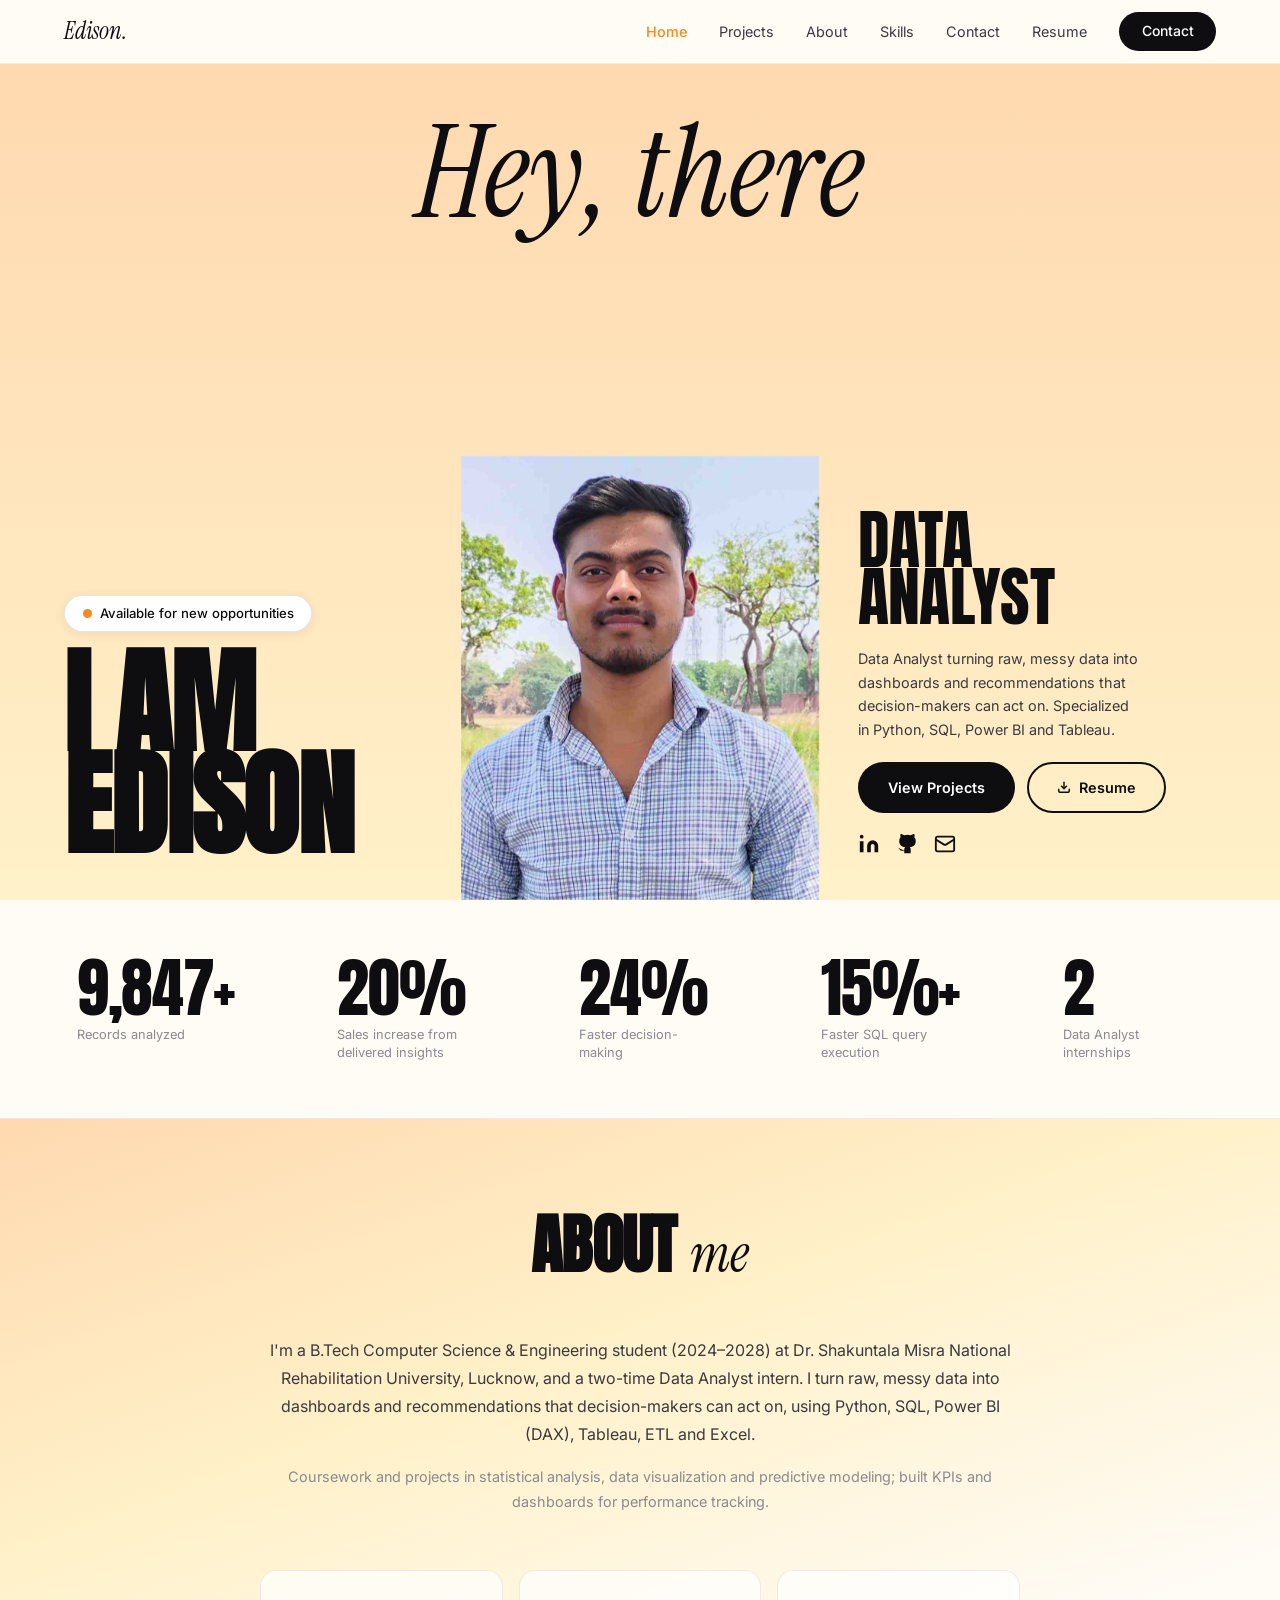
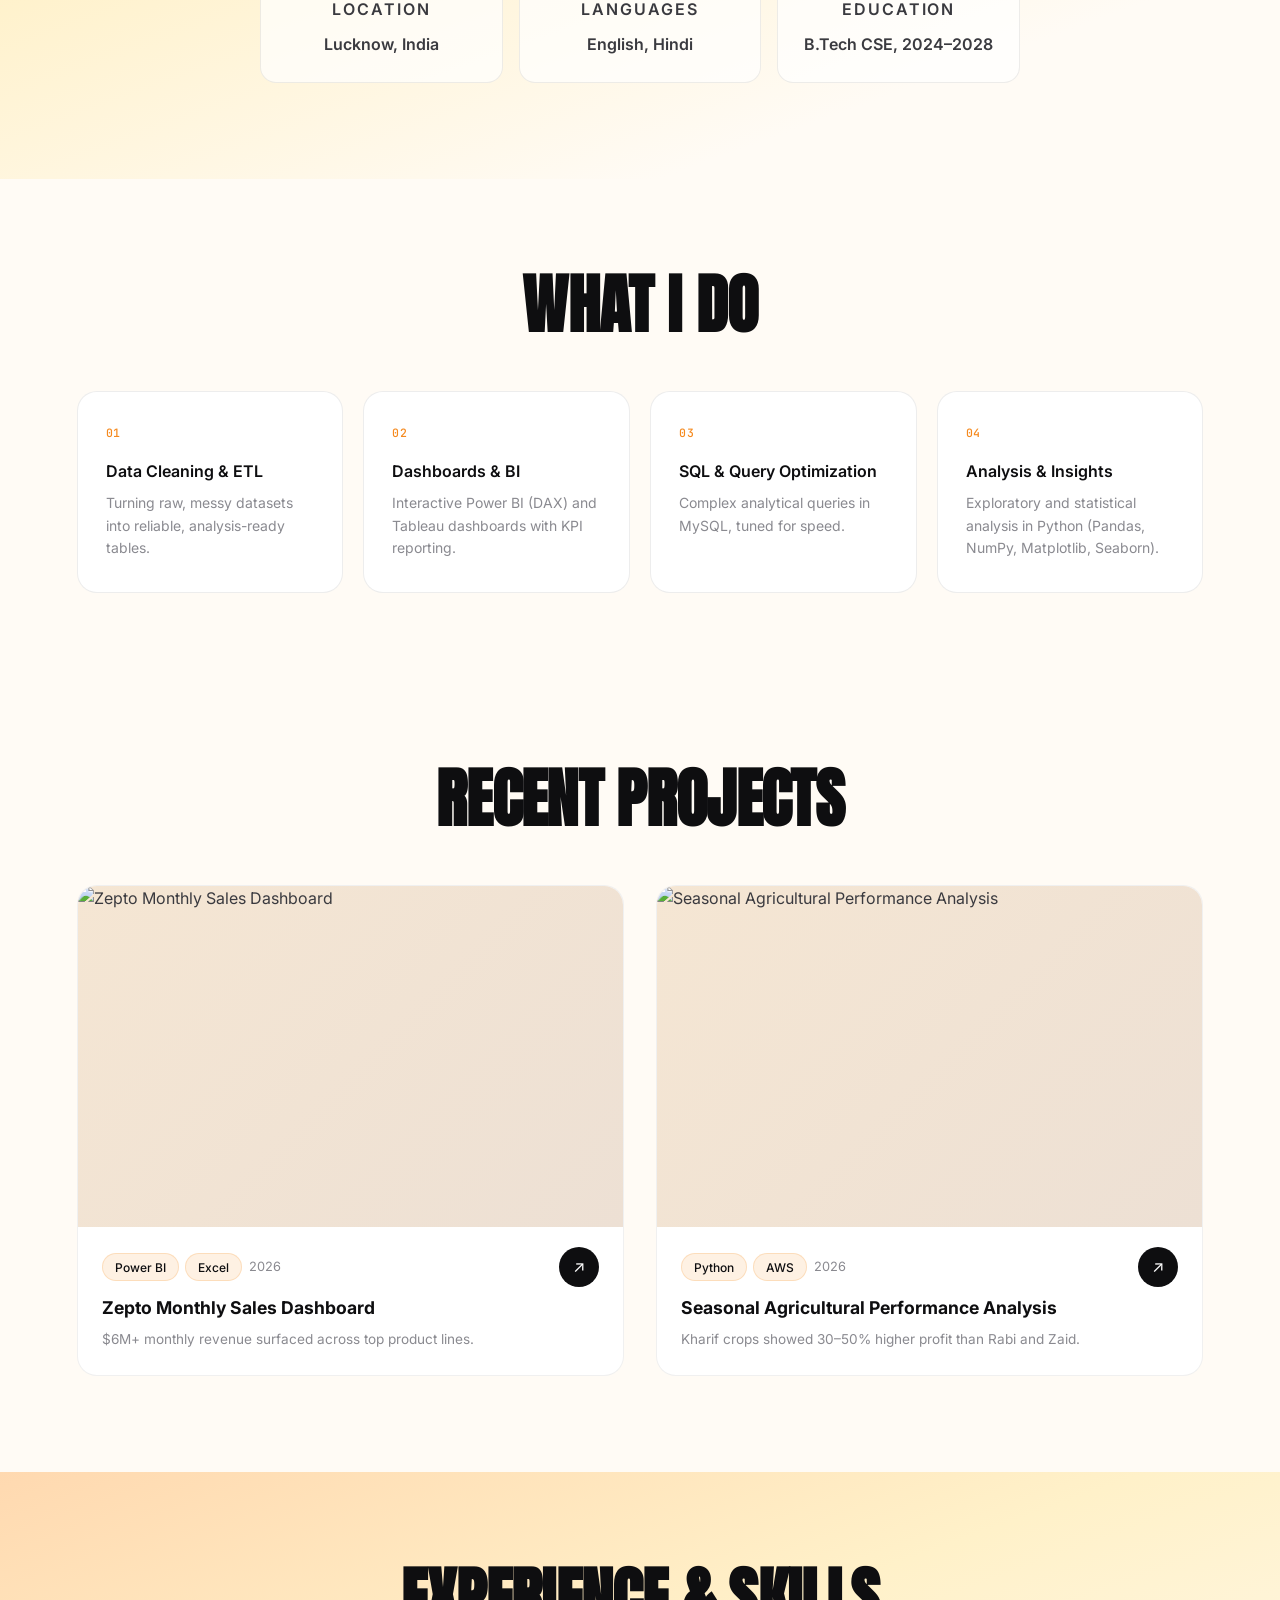
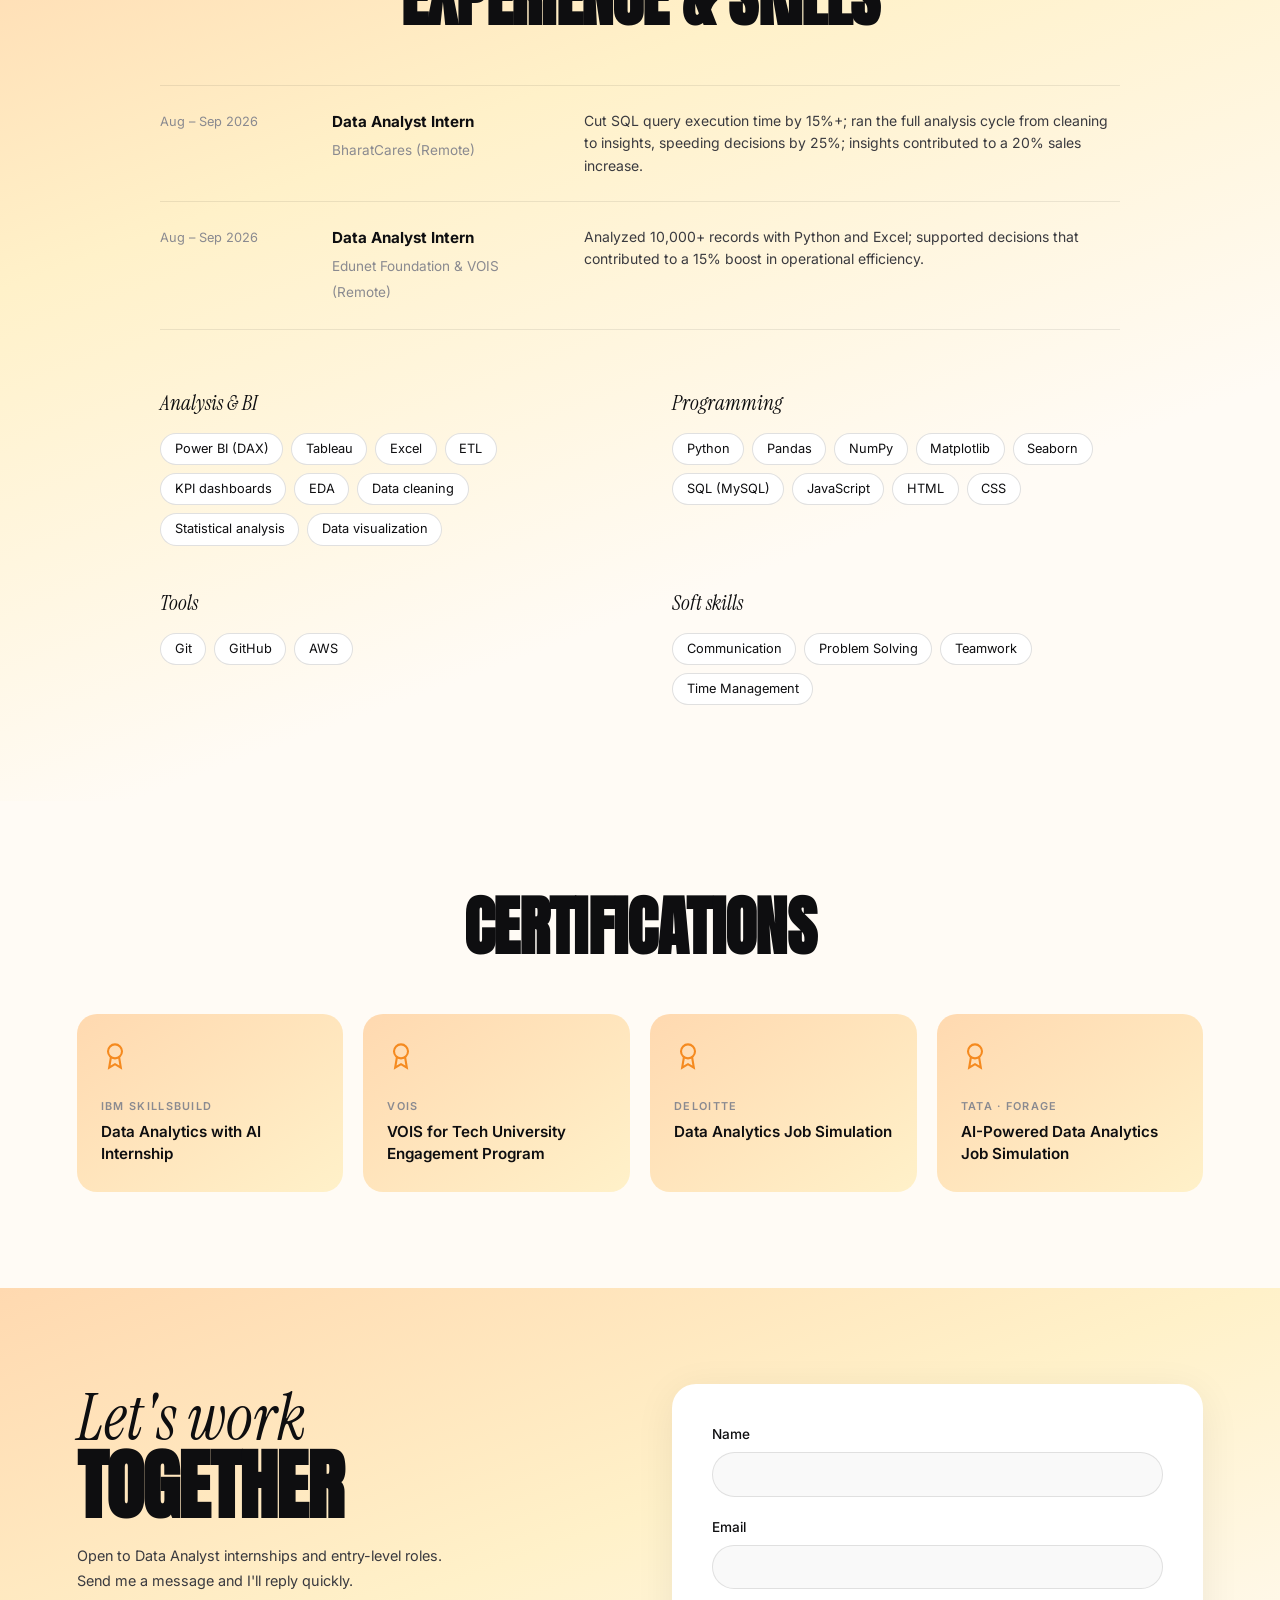
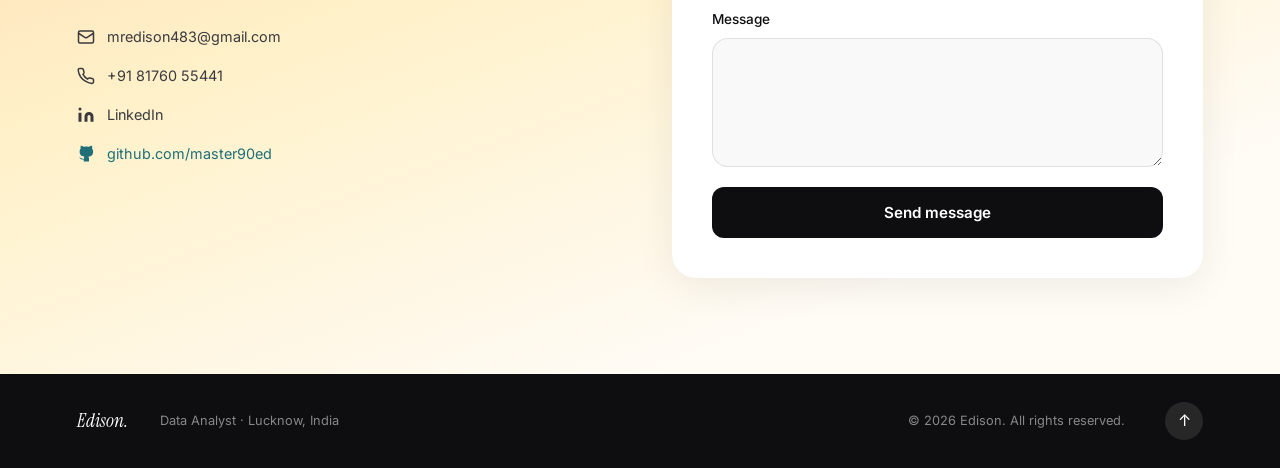
==== site/index.html @ 1fafe21d "first commit" ====
<!DOCTYPE html>
<html lang="en">
<head>
  <meta charset="UTF-8" />
  <meta name="viewport" content="width=device-width, initial-scale=1.0" />
  <title>Edison — Data Analyst</title>
  <meta name="description" content="Edison is a Data Analyst turning raw data into dashboards and insights. Specialized in Python, SQL, Power BI and Tableau." />
  <link rel="preconnect" href="https://fonts.googleapis.com" />
  <link rel="preconnect" href="https://fonts.gstatic.com" crossorigin />
  <link href="https://fonts.googleapis.com/css2?family=Anton&family=Instrument+Serif:ital@0;1&family=Inter:wght@400;500;600;700&family=JetBrains+Mono:wght@400;500&display=swap" rel="stylesheet" />
  <link rel="stylesheet" href="style.css" />
</head>
<body>

  <!-- NAV -->
  <header class="nav" id="top">
    <a href="#top" class="nav-logo">Edison.</a>
    <nav class="nav-links" aria-label="Main navigation">
      <a href="#home">Home</a>
      <a href="#projects">Projects</a>
      <a href="#about">About</a>
      <a href="#skills">Skills</a>
      <a href="#contact">Contact</a>
      <a href="Edison_Resume.pdf" download class="nav-resume">Resume</a>
    </nav>
    <a href="#contact" class="btn-pill">Contact</a>
    <button class="nav-toggle" aria-label="Toggle menu" aria-expanded="false">
      <span></span><span></span><span></span>
    </button>
  </header>

  <main>

    <!-- HERO -->
    <section class="hero" id="home">

      <!-- "Hey, there" spans full width top -->
      <p class="hero-greeting">Hey, there</p>

      <!-- Left: badge + I AM EDISON -->
      <div class="hero-left">
        <div class="hero-badge">
          <span class="pulse-dot" aria-hidden="true"></span>
          Available for new opportunities
        </div>
        <h1 class="hero-headline">I AM<br>EDISON</h1>
      </div>

      <!-- Center: photo -->
      <div class="hero-photo-wrap">
        <img src="edison-photo.jpeg" alt="Edison, Data Analyst" class="hero-photo" width="420" height="600" />
      </div>

      <!-- Right: role + intro + buttons + socials -->
      <div class="hero-right">
        <p class="hero-role">DATA<br>ANALYST</p>
        <p class="hero-intro">Data Analyst turning raw, messy data into dashboards and recommendations that decision-makers can act on. Specialized in Python, SQL, Power BI and Tableau.</p>
        <div class="hero-actions">
          <a href="#projects" class="btn btn-primary">View Projects</a>
          <a href="Edison_Resume.pdf" download class="btn btn-outline">
            <svg width="14" height="14" viewBox="0 0 24 24" fill="none" stroke="currentColor" stroke-width="2.5"><path d="M21 15v4a2 2 0 0 1-2 2H5a2 2 0 0 1-2-2v-4"/><polyline points="7 10 12 15 17 10"/><line x1="12" y1="15" x2="12" y2="3"/></svg>
            Resume
          </a>
        </div>
        <div class="hero-socials">
          <a href="https://linkedin.com/in/mr-edison-992047343" target="_blank" rel="noopener" aria-label="LinkedIn">
            <svg width="22" height="22" viewBox="0 0 24 24" fill="currentColor"><path d="M16 8a6 6 0 0 1 6 6v7h-4v-7a2 2 0 0 0-2-2 2 2 0 0 0-2 2v7h-4v-7a6 6 0 0 1 6-6z"/><rect x="2" y="9" width="4" height="12"/><circle cx="4" cy="4" r="2"/></svg>
          </a>
          <a href="https://github.com/master90ed" target="_blank" rel="noopener" aria-label="GitHub">
            <svg width="22" height="22" viewBox="0 0 24 24" fill="currentColor"><path d="M9 19c-5 1.5-5-2.5-7-3m14 6v-3.87a3.37 3.37 0 0 0-.94-2.61c3.14-.35 6.44-1.54 6.44-7A5.44 5.44 0 0 0 20 4.77 5.07 5.07 0 0 0 19.91 1S18.73.65 16 2.48a13.38 13.38 0 0 0-7 0C6.27.65 5.09 1 5.09 1A5.07 5.07 0 0 0 5 4.77a5.44 5.44 0 0 0-1.5 3.78c0 5.42 3.3 6.61 6.44 7A3.37 3.37 0 0 0 9 18.13V22"/></svg>
          </a>
          <a href="mailto:mredison483@gmail.com" aria-label="Email">
            <svg width="22" height="22" viewBox="0 0 24 24" fill="none" stroke="currentColor" stroke-width="2"><rect x="2" y="4" width="20" height="16" rx="2"/><path d="m22 7-8.97 5.7a1.94 1.94 0 0 1-2.06 0L2 7"/></svg>
          </a>
        </div>
      </div>

    </section>

    <!-- STATS -->
    <section class="stats" aria-label="Key achievements">
      <div class="stats-grid">
        <div class="stat">
          <span class="stat-num" data-target="10000" data-suffix="+">0</span>
          <span class="stat-label">Records analyzed</span>
        </div>
        <div class="stat">
          <span class="stat-num" data-target="20" data-suffix="%">0</span>
          <span class="stat-label">Sales increase from delivered insights</span>
        </div>
        <div class="stat">
          <span class="stat-num" data-target="25" data-suffix="%">0</span>
          <span class="stat-label">Faster decision-making</span>
        </div>
        <div class="stat">
          <span class="stat-num" data-target="15" data-suffix="%+">0</span>
          <span class="stat-label">Faster SQL query execution</span>
        </div>
        <div class="stat">
          <span class="stat-num" data-target="2" data-suffix="">0</span>
          <span class="stat-label">Data Analyst internships</span>
        </div>
      </div>
    </section>

    <!-- ABOUT -->
    <section class="section about" id="about">
      <h2 class="section-title-mixed reveal"><span>ABOUT </span><em>me</em></h2>
      <div class="about-body reveal">
        <p>I'm a B.Tech Computer Science &amp; Engineering student (2024–2028) at Dr. Shakuntala Misra National Rehabilitation University, Lucknow, and a two-time Data Analyst intern. I turn raw, messy data into dashboards and recommendations that decision-makers can act on, using Python, SQL, Power BI (DAX), Tableau, ETL and Excel.</p>
        <p class="muted">Coursework and projects in statistical analysis, data visualization and predictive modeling; built KPIs and dashboards for performance tracking.</p>
        <div class="about-cards">
          <div class="about-card">
            <p class="about-card-label">Location</p>
            <p class="about-card-value">Lucknow, India</p>
          </div>
          <div class="about-card">
            <p class="about-card-label">Languages</p>
            <p class="about-card-value">English, Hindi</p>
          </div>
          <div class="about-card">
            <p class="about-card-label">Education</p>
            <p class="about-card-value">B.Tech CSE, 2024–2028</p>
          </div>
        </div>
      </div>
    </section>

    <!-- WHAT I DO -->
    <section class="section services" id="services">
      <h2 class="section-title reveal">WHAT I DO</h2>
      <div class="services-grid">
        <div class="service-card reveal">
          <span class="service-num">01</span>
          <h3>Data Cleaning &amp; ETL</h3>
          <p>Turning raw, messy datasets into reliable, analysis-ready tables.</p>
        </div>
        <div class="service-card reveal">
          <span class="service-num">02</span>
          <h3>Dashboards &amp; BI</h3>
          <p>Interactive Power BI (DAX) and Tableau dashboards with KPI reporting.</p>
        </div>
        <div class="service-card reveal">
          <span class="service-num">03</span>
          <h3>SQL &amp; Query Optimization</h3>
          <p>Complex analytical queries in MySQL, tuned for speed.</p>
        </div>
        <div class="service-card reveal">
          <span class="service-num">04</span>
          <h3>Analysis &amp; Insights</h3>
          <p>Exploratory and statistical analysis in Python (Pandas, NumPy, Matplotlib, Seaborn).</p>
        </div>
      </div>
    </section>

    <!-- PROJECTS -->
    <section class="section projects" id="projects">
      <h2 class="section-title reveal">RECENT PROJECTS</h2>
      <div class="projects-grid">

        <article class="project-card reveal" onclick="window.open('zepto-dashboard.html','_blank')" style="cursor:pointer">
          <div class="project-img-wrap">
            <img src="zepto-dashboard.png" alt="Zepto Monthly Sales Dashboard" loading="lazy" />
            <div class="project-img-overlay">View Dashboard →</div>
          </div>
          <div class="project-meta">
            <div class="project-meta-top">
              <div class="project-tags">
                <span class="tag">Power BI</span>
                <span class="tag">Excel</span>
                <span class="project-year">2026</span>
              </div>
              <a href="zepto-dashboard.html" target="_blank" class="project-arrow" aria-label="View dashboard">↗</a>
            </div>
            <h3>Zepto Monthly Sales Dashboard</h3>
            <p class="project-result">$6M+ monthly revenue surfaced across top product lines.</p>
          </div>
        </article>

        <article class="project-card reveal" onclick="window.open('agri-dashboard.html','_blank')" style="cursor:pointer">
          <div class="project-img-wrap">
            <img src="agri-dashboard.png" alt="Seasonal Agricultural Performance Analysis" loading="lazy" />
            <div class="project-img-overlay">View Dashboard →</div>
          </div>
          <div class="project-meta">
            <div class="project-meta-top">
              <div class="project-tags">
                <span class="tag">Python</span>
                <span class="tag">AWS</span>
                <span class="project-year">2026</span>
              </div>
              <a href="agri-dashboard.html" target="_blank" class="project-arrow" aria-label="View dashboard">↗</a>
            </div>
            <h3>Seasonal Agricultural Performance Analysis</h3>
            <p class="project-result">Kharif crops showed 30–50% higher profit than Rabi and Zaid.</p>
          </div>
        </article>

      </div>
    </section>

    <!-- EXPERIENCE & SKILLS -->
    <section class="section experience" id="skills">
      <h2 class="section-title reveal">EXPERIENCE &amp; SKILLS</h2>

      <div class="exp-table">
        <div class="exp-row reveal">
          <span class="exp-date">Aug – Sep 2026</span>
          <div class="exp-role">
            <strong>Data Analyst Intern</strong>
            <span>BharatCares (Remote)</span>
          </div>
          <p class="exp-summary">Cut SQL query execution time by 15%+; ran the full analysis cycle from cleaning to insights, speeding decisions by 25%; insights contributed to a 20% sales increase.</p>
        </div>
        <div class="exp-row reveal">
          <span class="exp-date">Aug – Sep 2026</span>
          <div class="exp-role">
            <strong>Data Analyst Intern</strong>
            <span>Edunet Foundation &amp; VOIS (Remote)</span>
          </div>
          <p class="exp-summary">Analyzed 10,000+ records with Python and Excel; supported decisions that contributed to a 15% boost in operational efficiency.</p>
        </div>
      </div>

      <div class="skills-grid">
        <div class="reveal">
          <p class="skill-group-label">Analysis &amp; BI</p>
          <div class="tags">
            <span class="tag-plain">Power BI (DAX)</span>
            <span class="tag-plain">Tableau</span>
            <span class="tag-plain">Excel</span>
            <span class="tag-plain">ETL</span>
            <span class="tag-plain">KPI dashboards</span>
            <span class="tag-plain">EDA</span>
            <span class="tag-plain">Data cleaning</span>
            <span class="tag-plain">Statistical analysis</span>
            <span class="tag-plain">Data visualization</span>
          </div>
        </div>
        <div class="reveal">
          <p class="skill-group-label">Programming</p>
          <div class="tags">
            <span class="tag-plain">Python</span>
            <span class="tag-plain">Pandas</span>
            <span class="tag-plain">NumPy</span>
            <span class="tag-plain">Matplotlib</span>
            <span class="tag-plain">Seaborn</span>
            <span class="tag-plain">SQL (MySQL)</span>
            <span class="tag-plain">JavaScript</span>
            <span class="tag-plain">HTML</span>
            <span class="tag-plain">CSS</span>
          </div>
        </div>
        <div class="reveal">
          <p class="skill-group-label">Tools</p>
          <div class="tags">
            <span class="tag-plain">Git</span>
            <span class="tag-plain">GitHub</span>
            <span class="tag-plain">AWS</span>
          </div>
        </div>
        <div class="reveal">
          <p class="skill-group-label">Soft skills</p>
          <div class="tags">
            <span class="tag-plain">Communication</span>
            <span class="tag-plain">Problem Solving</span>
            <span class="tag-plain">Teamwork</span>
            <span class="tag-plain">Time Management</span>
          </div>
        </div>
      </div>
    </section>

    <!-- CERTIFICATIONS -->
    <section class="section certs" id="certs">
      <h2 class="section-title reveal">CERTIFICATIONS</h2>
      <div class="certs-grid">

        <div class="cert-card reveal">
          <div class="cert-ribbon">
            <svg width="28" height="28" viewBox="0 0 24 24" fill="none" stroke="currentColor" stroke-width="1.8"><circle cx="12" cy="8" r="6"/><path d="M15.477 12.89 17 22l-5-3-5 3 1.523-9.11"/></svg>
          </div>
          <p class="cert-issuer">IBM SkillsBuild</p>
          <h4>Data Analytics with AI Internship</h4>
        </div>

        <div class="cert-card reveal">
          <div class="cert-ribbon">
            <svg width="28" height="28" viewBox="0 0 24 24" fill="none" stroke="currentColor" stroke-width="1.8"><circle cx="12" cy="8" r="6"/><path d="M15.477 12.89 17 22l-5-3-5 3 1.523-9.11"/></svg>
          </div>
          <p class="cert-issuer">VOIS</p>
          <h4>VOIS for Tech University Engagement Program</h4>
        </div>

        <div class="cert-card reveal">
          <div class="cert-ribbon">
            <svg width="28" height="28" viewBox="0 0 24 24" fill="none" stroke="currentColor" stroke-width="1.8"><circle cx="12" cy="8" r="6"/><path d="M15.477 12.89 17 22l-5-3-5 3 1.523-9.11"/></svg>
          </div>
          <p class="cert-issuer">Deloitte</p>
          <h4>Data Analytics Job Simulation</h4>
        </div>

        <div class="cert-card reveal">
          <div class="cert-ribbon">
            <svg width="28" height="28" viewBox="0 0 24 24" fill="none" stroke="currentColor" stroke-width="1.8"><circle cx="12" cy="8" r="6"/><path d="M15.477 12.89 17 22l-5-3-5 3 1.523-9.11"/></svg>
          </div>
          <p class="cert-issuer">TATA · Forage</p>
          <h4>AI-Powered Data Analytics Job Simulation</h4>
        </div>

      </div>
    </section>

    <!-- CONTACT -->
    <section class="section contact" id="contact">
      <div class="contact-layout">
        <div class="contact-left reveal">
          <div>
            <p class="contact-heading">Let's work
              <strong>TOGETHER</strong>
            </p>
          </div>
          <p class="contact-sub">Open to Data Analyst internships and entry-level roles. Send me a message and I'll reply quickly.</p>
          <div class="contact-links">
            <a href="mailto:mredison483@gmail.com" class="contact-link">
              <svg width="18" height="18" viewBox="0 0 24 24" fill="none" stroke="currentColor" stroke-width="2"><rect x="2" y="4" width="20" height="16" rx="2"/><path d="m22 7-8.97 5.7a1.94 1.94 0 0 1-2.06 0L2 7"/></svg>
              mredison483@gmail.com
            </a>
            <a href="tel:+918176055441" class="contact-link">
              <svg width="18" height="18" viewBox="0 0 24 24" fill="none" stroke="currentColor" stroke-width="2"><path d="M22 16.92v3a2 2 0 0 1-2.18 2 19.79 19.79 0 0 1-8.63-3.07A19.5 19.5 0 0 1 4.69 13a19.79 19.79 0 0 1-3.07-8.67A2 2 0 0 1 3.6 2h3a2 2 0 0 1 2 1.72c.127.96.361 1.903.7 2.81a2 2 0 0 1-.45 2.11L7.91 9.91a16 16 0 0 0 6.16 6.16l.91-.91a2 2 0 0 1 2.11-.45c.907.339 1.85.573 2.81.7A2 2 0 0 1 22 16.92z"/></svg>
              +91 81760 55441
            </a>
            <a href="https://linkedin.com/in/mr-edison-992047343" target="_blank" rel="noopener" class="contact-link">
              <svg width="18" height="18" viewBox="0 0 24 24" fill="currentColor"><path d="M16 8a6 6 0 0 1 6 6v7h-4v-7a2 2 0 0 0-2-2 2 2 0 0 0-2 2v7h-4v-7a6 6 0 0 1 6-6z"/><rect x="2" y="9" width="4" height="12"/><circle cx="4" cy="4" r="2"/></svg>
              LinkedIn
            </a>
            <a href="https://github.com/master90ed" target="_blank" rel="noopener" class="contact-link teal">
              <svg width="18" height="18" viewBox="0 0 24 24" fill="currentColor"><path d="M9 19c-5 1.5-5-2.5-7-3m14 6v-3.87a3.37 3.37 0 0 0-.94-2.61c3.14-.35 6.44-1.54 6.44-7A5.44 5.44 0 0 0 20 4.77 5.07 5.07 0 0 0 19.91 1S18.73.65 16 2.48a13.38 13.38 0 0 0-7 0C6.27.65 5.09 1 5.09 1A5.07 5.07 0 0 0 5 4.77a5.44 5.44 0 0 0-1.5 3.78c0 5.42 3.3 6.61 6.44 7A3.37 3.37 0 0 0 9 18.13V22"/></svg>
              github.com/master90ed
            </a>
          </div>
        </div>

        <div class="contact-form-card reveal">
          <form class="contact-form" id="contactForm" action="https://formspree.io/f/YOUR_FORM_ID" method="POST" novalidate>
            <input type="text" name="_gotcha" style="display:none" tabindex="-1" autocomplete="off" />
            <div class="form-group">
              <label for="name">Name</label>
              <input type="text" id="name" name="name" required autocomplete="name" />
            </div>
            <div class="form-group">
              <label for="email">Email</label>
              <input type="email" id="email" name="email" required autocomplete="email" />
            </div>
            <div class="form-group">
              <label for="message">Message</label>
              <textarea id="message" name="message" rows="6" required></textarea>
            </div>
            <button type="submit" class="btn-send">Send message</button>
            <p class="form-success" id="formSuccess" hidden>✅ Message sent! I'll get back to you soon.</p>
          </form>
        </div>
      </div>
    </section>

  </main>

  <!-- FOOTER -->
  <footer class="footer">
    <span class="footer-logo">Edison.</span>
    <span class="footer-meta">Data Analyst · Lucknow, India</span>
    <span class="footer-copy">© 2026 Edison. All rights reserved.</span>
    <a href="#top" class="back-top" aria-label="Back to top">↑</a>
  </footer>

  <script src="main.js"></script>
</body>
</html>
---- site/style.css ----
/* ── Reset & base ── */
*, *::before, *::after { box-sizing: border-box; margin: 0; padding: 0; }

:root {
  --bg:      #FFFBF5;
  --peach:   #FFD9B0;
  --butter:  #FFF1C9;
  --amber:   #F58A1F;
  --ink:     #0E0E10;
  --body:    #3A3A3F;
  --muted:   #8A8A90;
  --teal:    #1F6F78;
  --nav-h:   64px;
}

html { scroll-behavior: smooth; }

body {
  font-family: 'Inter', sans-serif;
  font-size: 16px;
  line-height: 1.6;
  color: var(--body);
  background: var(--bg);
  overflow-x: hidden;
}

img { display: block; max-width: 100%; }
a { color: inherit; text-decoration: none; }
ul { list-style: none; }

/* ── NAV ── */
.nav {
  position: sticky;
  top: 0;
  z-index: 100;
  display: flex;
  align-items: center;
  gap: 2rem;
  padding: 0 clamp(1.5rem, 5vw, 4rem);
  height: var(--nav-h);
  background: rgba(255,251,245,0.95);
  backdrop-filter: blur(12px);
  border-bottom: 1px solid rgba(0,0,0,0.06);
}

.nav-logo {
  font-family: 'Instrument Serif', serif;
  font-style: italic;
  font-size: 1.5rem;
  color: var(--ink);
  margin-right: auto;
  letter-spacing: -0.01em;
}

.nav-links {
  display: flex;
  align-items: center;
  gap: 2rem;
}

.nav-links a {
  font-size: 0.9rem;
  font-weight: 400;
  color: var(--body);
  transition: color .2s;
}
.nav-links a:hover,
.nav-links a.active { color: var(--amber); font-weight: 500; }

.nav-resume {
  color: var(--body) !important;
}

.btn-pill {
  background: var(--ink);
  color: #fff;
  padding: .55rem 1.4rem;
  border-radius: 999px;
  font-size: 0.875rem;
  font-weight: 500;
  transition: background .2s;
  white-space: nowrap;
}
.btn-pill:hover { background: #2a2a2a; }

.nav-toggle {
  display: none;
  flex-direction: column;
  gap: 5px;
  background: none;
  border: none;
  cursor: pointer;
  padding: 4px;
}
.nav-toggle span {
  display: block;
  width: 22px;
  height: 2px;
  background: var(--ink);
  border-radius: 2px;
}

/* ── Shared buttons ── */
.btn {
  display: inline-flex;
  align-items: center;
  justify-content: center;
  gap: .5rem;
  padding: .75rem 1.75rem;
  border-radius: 999px;
  font-size: .9rem;
  font-weight: 600;
  cursor: pointer;
  transition: background .2s, color .2s, transform .15s;
  border: 2px solid transparent;
}
.btn:hover { transform: translateY(-2px); }
.btn:focus-visible { outline: 3px solid var(--amber); outline-offset: 3px; }
.btn-primary { background: var(--ink); color: #fff; }
.btn-primary:hover { background: #2a2a2a; }
.btn-outline { background: transparent; color: var(--ink); border-color: var(--ink); }
.btn-outline:hover { background: var(--ink); color: #fff; }
.btn-sm { padding: .45rem 1rem; font-size: .8rem; }
.btn-full { width: 100%; border-radius: 12px; }

/* ── HERO ── */
.hero {
  position: relative;
  min-height: calc(100vh - var(--nav-h));
  background: linear-gradient(180deg, var(--peach) 0%, var(--butter) 100%);
  overflow: hidden;
  display: grid;
  grid-template-columns: 1fr auto 1fr;
  grid-template-rows: auto 1fr auto;
  align-items: end;
  padding: 0 clamp(2rem, 5vw, 5rem) 0;
}

/* "Hey, there" spans full width across the top, centered */
.hero-greeting {
  grid-column: 1 / -1;
  grid-row: 1;
  font-family: 'Instrument Serif', serif;
  font-style: italic;
  font-size: clamp(4rem, 10vw, 9rem);
  color: var(--ink);
  text-align: center;
  line-height: 1;
  padding-top: clamp(2rem, 5vh, 4rem);
  padding-bottom: .5rem;
  z-index: 2;
  opacity: 0;
  transform: translateY(16px);
  animation: fadeUp .6s .1s forwards;
}

/* Left column: badge + big headline */
.hero-left {
  grid-column: 1;
  grid-row: 2 / 4;
  display: flex;
  flex-direction: column;
  justify-content: flex-end;
  padding-bottom: clamp(2rem, 5vh, 4rem);
  gap: 1.25rem;
  z-index: 2;
}

/* Center: photo fills height */
.hero-photo-wrap {
  grid-column: 2;
  grid-row: 1 / 4;
  display: flex;
  align-items: flex-end;
  justify-content: center;
  z-index: 1;
  padding: 0 clamp(1rem, 3vw, 3rem);
  opacity: 0;
  animation: fadeUp .7s .15s forwards;
}

.hero-photo {
  width: clamp(260px, 28vw, 420px);
  height: auto;
  object-fit: cover;
  object-position: top center;
  display: block;
}

/* Right column: role + intro + buttons + socials */
.hero-right {
  grid-column: 3;
  grid-row: 2 / 4;
  display: flex;
  flex-direction: column;
  justify-content: flex-end;
  padding-bottom: clamp(2rem, 5vh, 4rem);
  gap: 1.25rem;
  z-index: 2;
}

.hero-badge {
  display: inline-flex;
  align-items: center;
  gap: .5rem;
  background: #fff;
  border: 1px solid rgba(0,0,0,.1);
  color: var(--ink);
  padding: .45rem 1.1rem;
  border-radius: 999px;
  font-size: .82rem;
  font-weight: 500;
  width: fit-content;
  box-shadow: 0 2px 12px rgba(0,0,0,.07);
  opacity: 0;
  animation: fadeUp .5s .3s forwards;
}

.pulse-dot {
  width: 9px; height: 9px;
  border-radius: 50%;
  background: var(--amber);
  animation: pulse 1.8s infinite;
  flex-shrink: 0;
}

.hero-headline {
  font-family: 'Anton', sans-serif;
  font-size: clamp(3.5rem, 9vw, 8rem);
  line-height: .88;
  color: var(--ink);
  letter-spacing: -.01em;
  opacity: 0;
  transform: translateY(16px);
  animation: fadeUp .5s .35s forwards;
}

.hero-role {
  font-family: 'Anton', sans-serif;
  font-size: clamp(2rem, 5vw, 4.5rem);
  line-height: .9;
  color: var(--ink);
  letter-spacing: -.01em;
  opacity: 0;
  animation: fadeUp .5s .3s forwards;
}

.hero-intro {
  color: var(--body);
  font-size: .9rem;
  line-height: 1.65;
  max-width: 280px;
  opacity: 0;
  animation: fadeUp .5s .4s forwards;
}

.hero-actions {
  display: flex;
  gap: .75rem;
  flex-wrap: wrap;
  opacity: 0;
  animation: fadeUp .5s .5s forwards;
}

.hero-socials {
  display: flex;
  gap: 1rem;
  opacity: 0;
  animation: fadeUp .5s .6s forwards;
}
.hero-socials a {
  display: flex;
  align-items: center;
  justify-content: center;
  color: var(--ink);
  transition: color .2s;
}
.hero-socials a:hover { color: var(--amber); }

/* ── STATS ── */
.stats {
  background: var(--bg);
  padding: 3.5rem clamp(1.5rem, 6vw, 5rem);
  border-bottom: 1px solid rgba(0,0,0,.07);
}

.stats-grid {
  display: flex;
  flex-wrap: wrap;
  justify-content: space-between;
  gap: 2rem;
}

.stat { }

.stat-num {
  display: block;
  font-family: 'Anton', sans-serif;
  font-size: clamp(2.8rem, 5vw, 4.5rem);
  color: var(--ink);
  line-height: 1;
  letter-spacing: -.02em;
}

.stat-label {
  display: block;
  font-size: .8rem;
  color: var(--muted);
  margin-top: .4rem;
  max-width: 140px;
  line-height: 1.4;
}

/* ── Section shared ── */
.section {
  padding: 6rem clamp(1.5rem, 6vw, 5rem);
}

/* Centered big Anton title */
.section-title {
  font-family: 'Anton', sans-serif;
  font-size: clamp(2.2rem, 5.5vw, 4rem);
  color: var(--ink);
  line-height: .95;
  text-align: center;
  margin-bottom: 3.5rem;
  letter-spacing: -.01em;
}

/* Mixed heading: ABOUT me style */
.section-title-mixed {
  font-family: 'Anton', sans-serif;
  font-size: clamp(2.2rem, 5.5vw, 4rem);
  color: var(--ink);
  line-height: .95;
  text-align: center;
  margin-bottom: 3.5rem;
  letter-spacing: -.01em;
}
.section-title-mixed em {
  font-family: 'Instrument Serif', serif;
  font-style: italic;
  font-weight: 400;
  font-size: .85em;
  color: var(--ink);
  letter-spacing: 0;
}

/* ── ABOUT ── */
.about {
  background: linear-gradient(160deg, var(--peach) 0%, var(--butter) 40%, var(--bg) 80%);
  text-align: center;
}

.about-body {
  max-width: 760px;
  margin: 0 auto;
  display: flex;
  flex-direction: column;
  gap: 1rem;
}

.about-body p { font-size: 1rem; color: var(--body); line-height: 1.75; }
.about-body p.muted { color: var(--muted); font-size: .9rem; }

.about-cards {
  display: grid;
  grid-template-columns: repeat(3, 1fr);
  gap: 1rem;
  margin-top: 2.5rem;
}

.about-card {
  background: rgba(255,255,255,.7);
  border: 1px solid rgba(0,0,0,.07);
  border-radius: 16px;
  padding: 1.5rem 1.25rem;
  text-align: center;
}

.about-card-label {
  font-size: .7rem;
  font-weight: 600;
  letter-spacing: .12em;
  text-transform: uppercase;
  color: var(--muted);
  margin-bottom: .4rem;
}

.about-card-value {
  font-size: .95rem;
  font-weight: 600;
  color: var(--ink);
}

/* ── WHAT I DO ── */
.services { background: var(--bg); }

.services-grid {
  display: grid;
  grid-template-columns: repeat(auto-fit, minmax(220px, 1fr));
  gap: 1.25rem;
}

.service-card {
  background: #fff;
  border: 1px solid rgba(0,0,0,.07);
  border-radius: 20px;
  padding: 2rem 1.75rem;
  transition: box-shadow .2s, transform .2s;
}
.service-card:hover { box-shadow: 0 12px 32px rgba(0,0,0,.08); transform: translateY(-4px); }

.service-num {
  font-family: 'JetBrains Mono', monospace;
  font-size: .72rem;
  color: var(--amber);
  font-weight: 500;
  display: block;
  margin-bottom: 1rem;
  letter-spacing: .05em;
}

.service-card h3 {
  font-size: 1rem;
  font-weight: 600;
  color: var(--ink);
  margin-bottom: .5rem;
}
.service-card p { font-size: .875rem; color: var(--muted); }

/* ── PROJECTS ── */
.projects {
  background: var(--bg);
  padding-top: 5rem;
}

.projects-grid {
  display: grid;
  grid-template-columns: repeat(2, 1fr);
  gap: 2rem;
}

.project-card {
  border-radius: 20px;
  overflow: hidden;
  background: #fff;
  border: 1px solid rgba(0,0,0,.06);
  transition: box-shadow .25s, transform .25s;
}
.project-card:hover { box-shadow: 0 20px 56px rgba(0,0,0,.1); transform: translateY(-5px); }

.project-img-wrap {
  width: 100%;
  aspect-ratio: 16/10;
  overflow: hidden;
  background: linear-gradient(135deg, #f5e6d3, #ede0d4);
  position: relative;
}
.project-img-wrap img {
  width: 100%;
  height: 100%;
  object-fit: cover;
  transition: transform .4s;
}
.project-card:hover .project-img-wrap img { transform: scale(1.03); }

.project-img-overlay {
  position: absolute;
  inset: 0;
  background: rgba(14,14,16,.55);
  color: #fff;
  display: flex;
  align-items: center;
  justify-content: center;
  font-size: 1rem;
  font-weight: 600;
  letter-spacing: .05em;
  opacity: 0;
  transition: opacity .25s;
}
.project-card:hover .project-img-overlay { opacity: 1; }

/* placeholder when no image */
.project-img-placeholder {
  width: 100%;
  height: 100%;
  display: flex;
  flex-direction: column;
  align-items: center;
  justify-content: center;
  gap: .75rem;
  color: var(--muted);
  font-size: .8rem;
  font-family: 'JetBrains Mono', monospace;
  background: linear-gradient(135deg, var(--peach), var(--butter));
}

.project-meta {
  padding: 1.25rem 1.5rem 1.5rem;
  display: flex;
  flex-direction: column;
  gap: .6rem;
}

.project-meta-top {
  display: flex;
  align-items: center;
  justify-content: space-between;
}

.project-tags { display: flex; flex-wrap: wrap; gap: .4rem; align-items: center; }

.project-year {
  font-size: .8rem;
  color: var(--muted);
  font-family: 'Inter', sans-serif;
}

.project-arrow {
  width: 40px; height: 40px;
  border-radius: 50%;
  background: var(--ink);
  color: #fff;
  display: flex;
  align-items: center;
  justify-content: center;
  font-size: 1rem;
  flex-shrink: 0;
  transition: background .2s;
  text-decoration: none;
}
.project-arrow:hover { background: var(--amber); color: var(--ink); }

.project-card h3 {
  font-size: 1.1rem;
  font-weight: 700;
  color: var(--ink);
  line-height: 1.3;
}

.project-result {
  font-size: .85rem;
  color: var(--muted);
}

/* ── Tags ── */
.tag {
  display: inline-block;
  padding: .22rem .75rem;
  border-radius: 999px;
  font-size: .75rem;
  font-weight: 500;
  background: rgba(245,138,31,.12);
  color: var(--ink);
  border: 1px solid rgba(245,138,31,.2);
}

/* ── EXPERIENCE & SKILLS ── */
.experience {
  background: linear-gradient(160deg, var(--peach) 0%, var(--butter) 30%, var(--bg) 70%);
}

.exp-table {
  max-width: 960px;
  margin: 0 auto 3.5rem;
}

.exp-row {
  display: grid;
  grid-template-columns: 140px 220px 1fr;
  gap: 1.5rem 2rem;
  padding: 1.5rem 0;
  border-bottom: 1px solid rgba(0,0,0,.08);
  align-items: start;
}
.exp-row:first-child { border-top: 1px solid rgba(0,0,0,.08); }

.exp-date {
  font-size: .8rem;
  color: var(--muted);
  padding-top: .15rem;
  white-space: nowrap;
}

.exp-role strong {
  display: block;
  font-size: .95rem;
  font-weight: 700;
  color: var(--ink);
  margin-bottom: .2rem;
}
.exp-role span {
  font-size: .85rem;
  color: var(--muted);
}

.exp-summary {
  font-size: .875rem;
  color: var(--body);
  line-height: 1.6;
}

/* Skills 2-col grid */
.skills-grid {
  display: grid;
  grid-template-columns: 1fr 1fr;
  gap: 2.5rem 4rem;
  max-width: 960px;
  margin: 0 auto;
}

.skill-group-label {
  font-family: 'Instrument Serif', serif;
  font-style: italic;
  font-size: 1.3rem;
  color: var(--ink);
  margin-bottom: .9rem;
}

.tags { display: flex; flex-wrap: wrap; gap: .5rem; }

.tag-plain {
  display: inline-block;
  padding: .3rem .85rem;
  border-radius: 999px;
  font-size: .8rem;
  font-weight: 400;
  background: #fff;
  color: var(--ink);
  border: 1.5px solid rgba(0,0,0,.12);
}

/* ── CERTIFICATIONS ── */
.certs { background: var(--bg); }

.certs-grid {
  display: grid;
  grid-template-columns: repeat(4, 1fr);
  gap: 1.25rem;
}

.cert-card {
  background: linear-gradient(145deg, var(--peach), var(--butter));
  border-radius: 20px;
  padding: 1.75rem 1.5rem;
  transition: box-shadow .2s, transform .2s;
}
.cert-card:hover { box-shadow: 0 12px 32px rgba(0,0,0,.08); transform: translateY(-4px); }

.cert-ribbon {
  color: var(--amber);
  margin-bottom: 1.25rem;
}

.cert-issuer {
  font-size: .68rem;
  font-weight: 600;
  letter-spacing: .12em;
  text-transform: uppercase;
  color: var(--muted);
  margin-bottom: .4rem;
}

.cert-card h4 {
  font-size: .95rem;
  font-weight: 600;
  color: var(--ink);
  line-height: 1.4;
}

/* ── CONTACT ── */
.contact {
  background: linear-gradient(160deg, var(--peach) 0%, var(--butter) 40%, var(--bg) 80%);
}

.contact-layout {
  display: grid;
  grid-template-columns: 1fr 1fr;
  gap: 4rem;
  align-items: start;
}

.contact-left { display: flex; flex-direction: column; gap: 1.5rem; }

.contact-heading {
  font-family: 'Instrument Serif', serif;
  font-style: italic;
  font-size: clamp(2.5rem, 5vw, 4rem);
  color: var(--ink);
  line-height: 1.05;
  margin-bottom: 0;
}
.contact-heading strong {
  font-family: 'Anton', sans-serif;
  font-style: normal;
  font-size: clamp(3rem, 6vw, 5rem);
  display: block;
  line-height: .9;
  letter-spacing: -.01em;
}

.contact-sub {
  font-size: .9rem;
  color: var(--body);
  max-width: 380px;
  line-height: 1.7;
}

.contact-links { display: flex; flex-direction: column; gap: 1rem; margin-top: .5rem; }

.contact-link {
  display: flex;
  align-items: center;
  gap: .75rem;
  font-size: .9rem;
  color: var(--body);
  transition: color .2s;
}
.contact-link:hover { color: var(--ink); }
.contact-link svg { color: var(--body); flex-shrink: 0; }
.contact-link.teal { color: var(--teal); }
.contact-link.teal svg { color: var(--teal); }

/* Form card */
.contact-form-card {
  background: #fff;
  border-radius: 24px;
  padding: 2.5rem;
  box-shadow: 0 8px 40px rgba(0,0,0,.07);
}

.contact-form { display: flex; flex-direction: column; gap: 1.25rem; }

.form-group { display: flex; flex-direction: column; gap: .4rem; }

.form-group label {
  font-size: .85rem;
  font-weight: 500;
  color: var(--ink);
}

.form-group input,
.form-group textarea {
  padding: .8rem 1.1rem;
  border: 1.5px solid rgba(0,0,0,.1);
  border-radius: 999px;
  font-family: 'Inter', sans-serif;
  font-size: .9rem;
  color: var(--ink);
  background: #f9f9f9;
  transition: border-color .2s, box-shadow .2s;
  resize: none;
}
.form-group textarea {
  border-radius: 16px;
  resize: vertical;
}
.form-group input:focus,
.form-group textarea:focus {
  outline: none;
  border-color: var(--amber);
  box-shadow: 0 0 0 3px rgba(245,138,31,.12);
  background: #fff;
}

.btn-send {
  background: var(--ink);
  color: #fff;
  border: none;
  padding: 1rem;
  border-radius: 12px;
  font-size: .95rem;
  font-weight: 600;
  cursor: pointer;
  width: 100%;
  transition: background .2s;
  font-family: 'Inter', sans-serif;
}
.btn-send:hover { background: #2a2a2a; }

.form-success { color: var(--teal); font-size: .875rem; font-weight: 500; }

/* ── FOOTER ── */
.footer {
  background: var(--ink);
  color: rgba(255,255,255,.5);
  padding: 1.75rem clamp(1.5rem, 6vw, 5rem);
  display: flex;
  align-items: center;
  flex-wrap: wrap;
  gap: .75rem 2rem;
  font-size: .8rem;
}

.footer-logo {
  font-family: 'Instrument Serif', serif;
  font-style: italic;
  font-size: 1.2rem;
  color: #fff;
}

.footer-meta {
  display: flex;
  align-items: center;
  gap: .5rem;
  font-size: .8rem;
}

.footer-copy { margin-left: auto; }

.back-top {
  display: flex;
  align-items: center;
  justify-content: center;
  width: 38px; height: 38px;
  border-radius: 50%;
  background: rgba(255,255,255,.1);
  color: #fff;
  font-size: 1rem;
  transition: background .2s;
  margin-left: .5rem;
}
.back-top:hover { background: var(--amber); color: var(--ink); }

/* ── Animations ── */
@keyframes fadeUp {
  to { opacity: 1; transform: translateY(0); }
}
@keyframes pulse {
  0%, 100% { opacity: 1; transform: scale(1); }
  50% { opacity: .5; transform: scale(1.4); }
}

.reveal {
  opacity: 0;
  transform: translateY(24px);
  transition: opacity .55s, transform .55s;
}
.reveal.visible { opacity: 1; transform: translateY(0); }

@media (prefers-reduced-motion: reduce) {
  *, *::before, *::after { animation-duration: .01ms !important; transition-duration: .01ms !important; }
}

/* ── Responsive ── */
@media (max-width: 1024px) {
  .certs-grid { grid-template-columns: repeat(2, 1fr); }
}

@media (max-width: 900px) {
  .hero {
    grid-template-columns: 1fr;
    grid-template-rows: auto auto auto auto;
    padding: 2rem clamp(1.5rem, 5vw, 3rem);
    text-align: center;
  }
  .hero-greeting { grid-column: 1; grid-row: 1; font-size: clamp(3rem, 12vw, 5rem); }
  .hero-photo-wrap { grid-column: 1; grid-row: 2; padding: 1rem 0; justify-content: center; }
  .hero-photo { width: min(280px, 70vw); }
  .hero-left { grid-column: 1; grid-row: 3; align-items: center; padding-bottom: 1rem; }
  .hero-right { grid-column: 1; grid-row: 4; align-items: center; padding-bottom: 2.5rem; }
  .hero-intro { max-width: 100%; }
  .hero-badge, .hero-actions, .hero-socials { justify-content: center; }

  .projects-grid { grid-template-columns: 1fr; }

  .exp-row { grid-template-columns: 1fr; gap: .4rem; }

  .skills-grid { grid-template-columns: 1fr; gap: 2rem; }

  .contact-layout { grid-template-columns: 1fr; }

  .about-cards { grid-template-columns: 1fr; }
}

@media (max-width: 640px) {
  .nav-links { display: none; }
  .nav-links.open {
    display: flex;
    flex-direction: column;
    position: fixed;
    inset: var(--nav-h) 0 0 0;
    background: var(--bg);
    padding: 2rem;
    gap: 1.5rem;
    font-size: 1.1rem;
    z-index: 99;
  }
  .nav-toggle { display: flex; }
  .btn-pill { display: none; }

  .stats-grid { justify-content: flex-start; gap: 1.5rem 3rem; }
  .certs-grid { grid-template-columns: 1fr 1fr; }
}
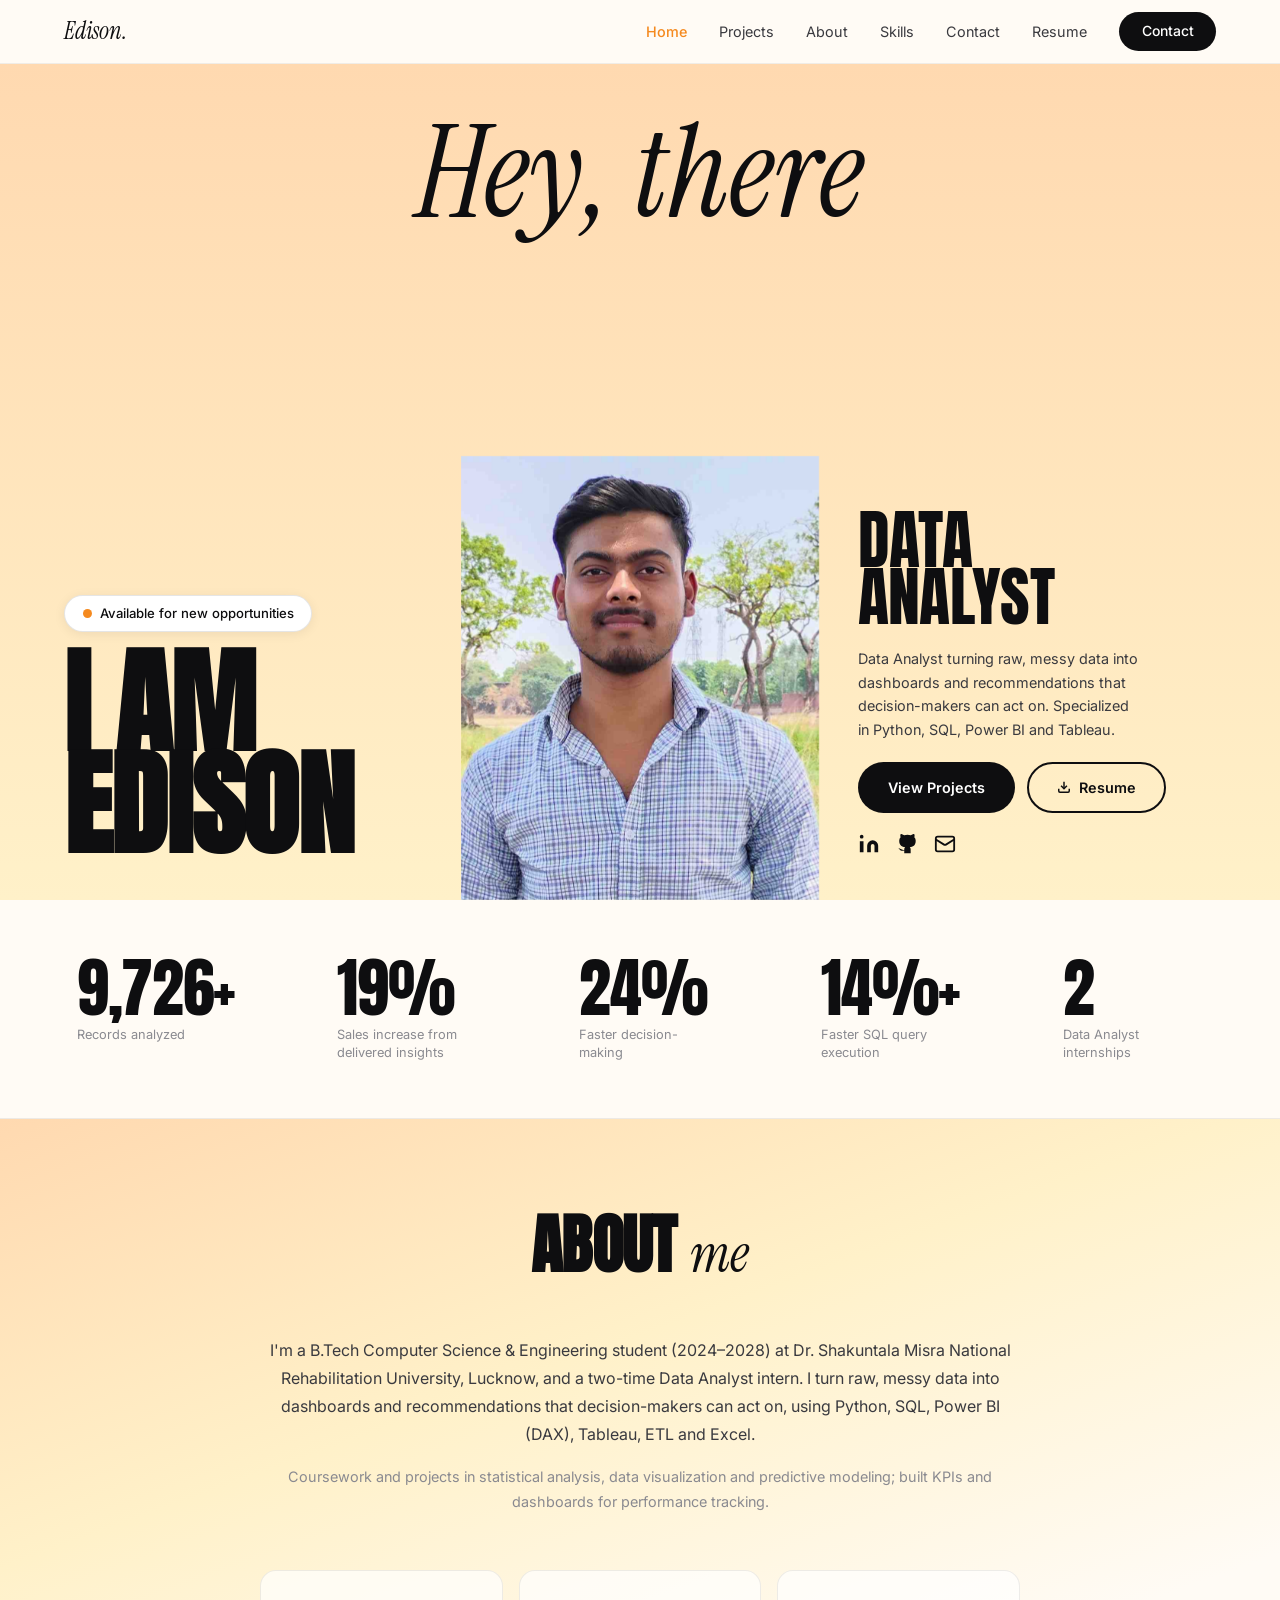
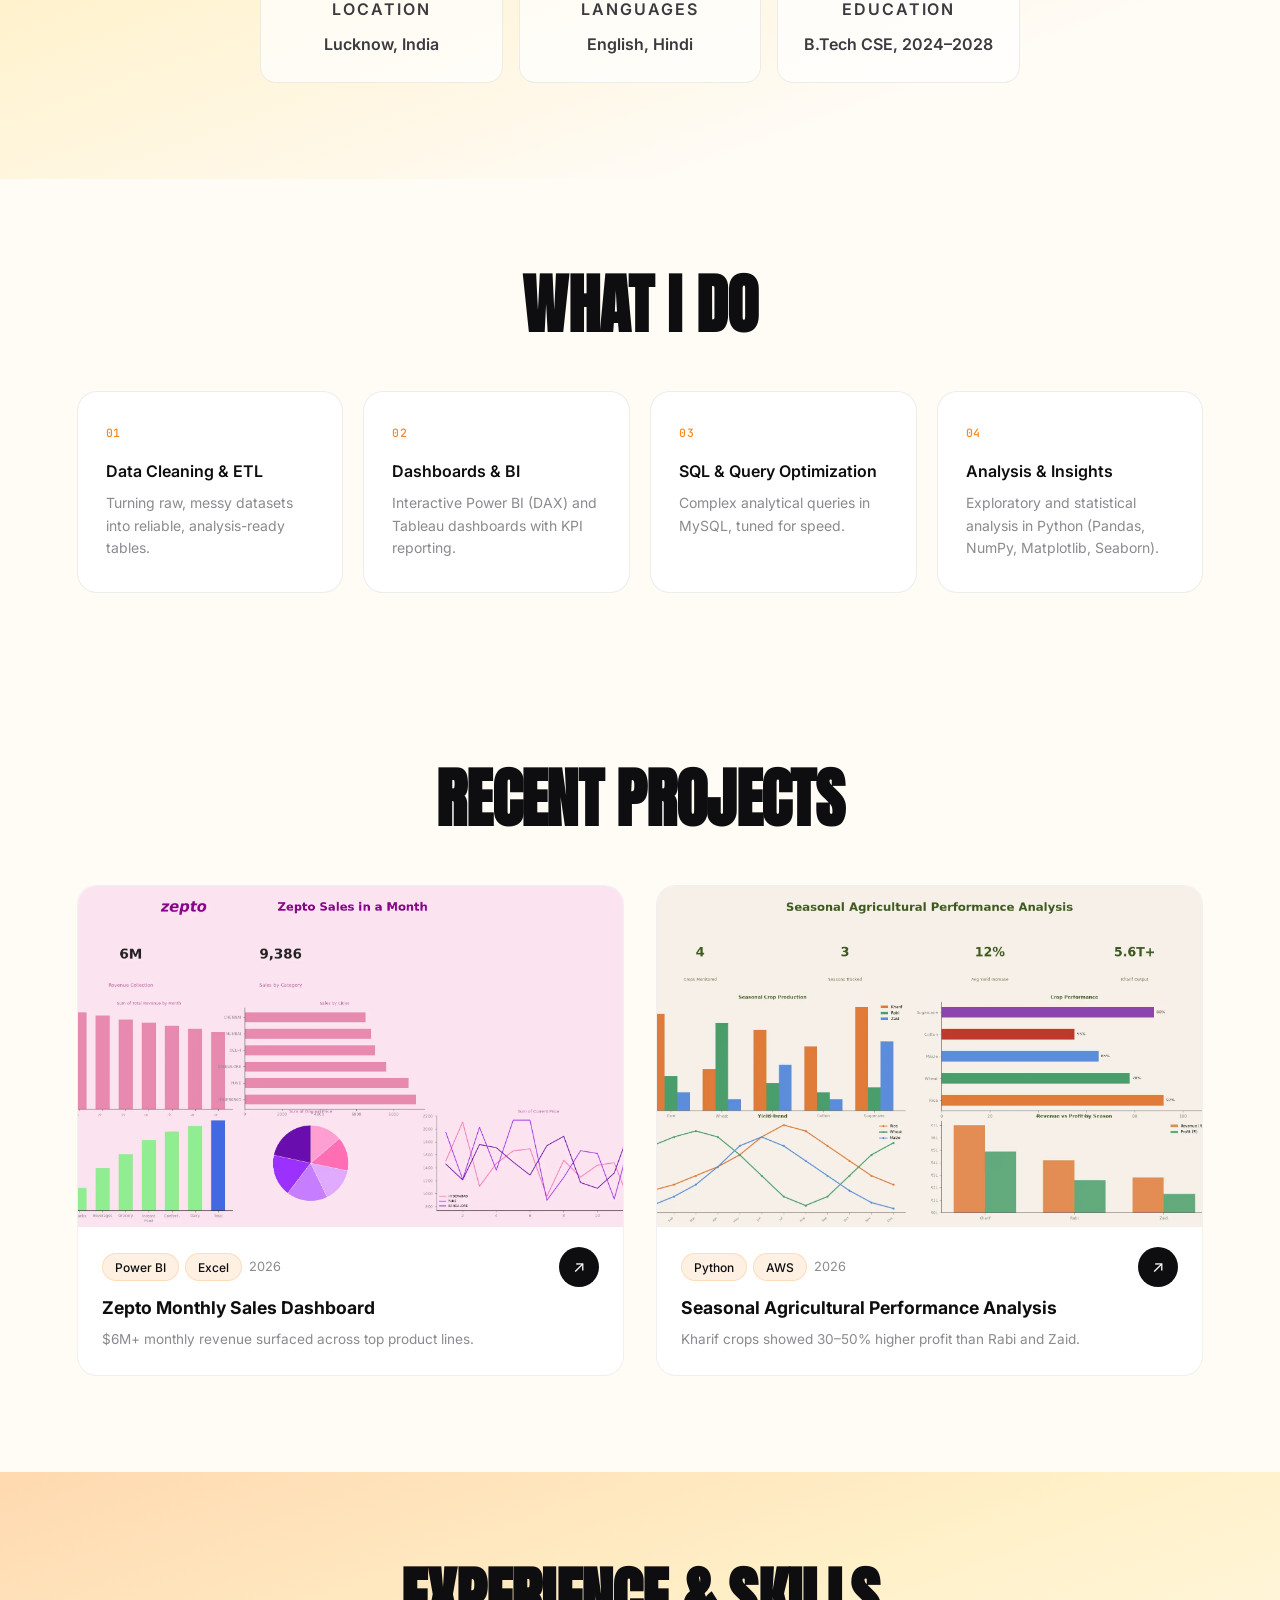
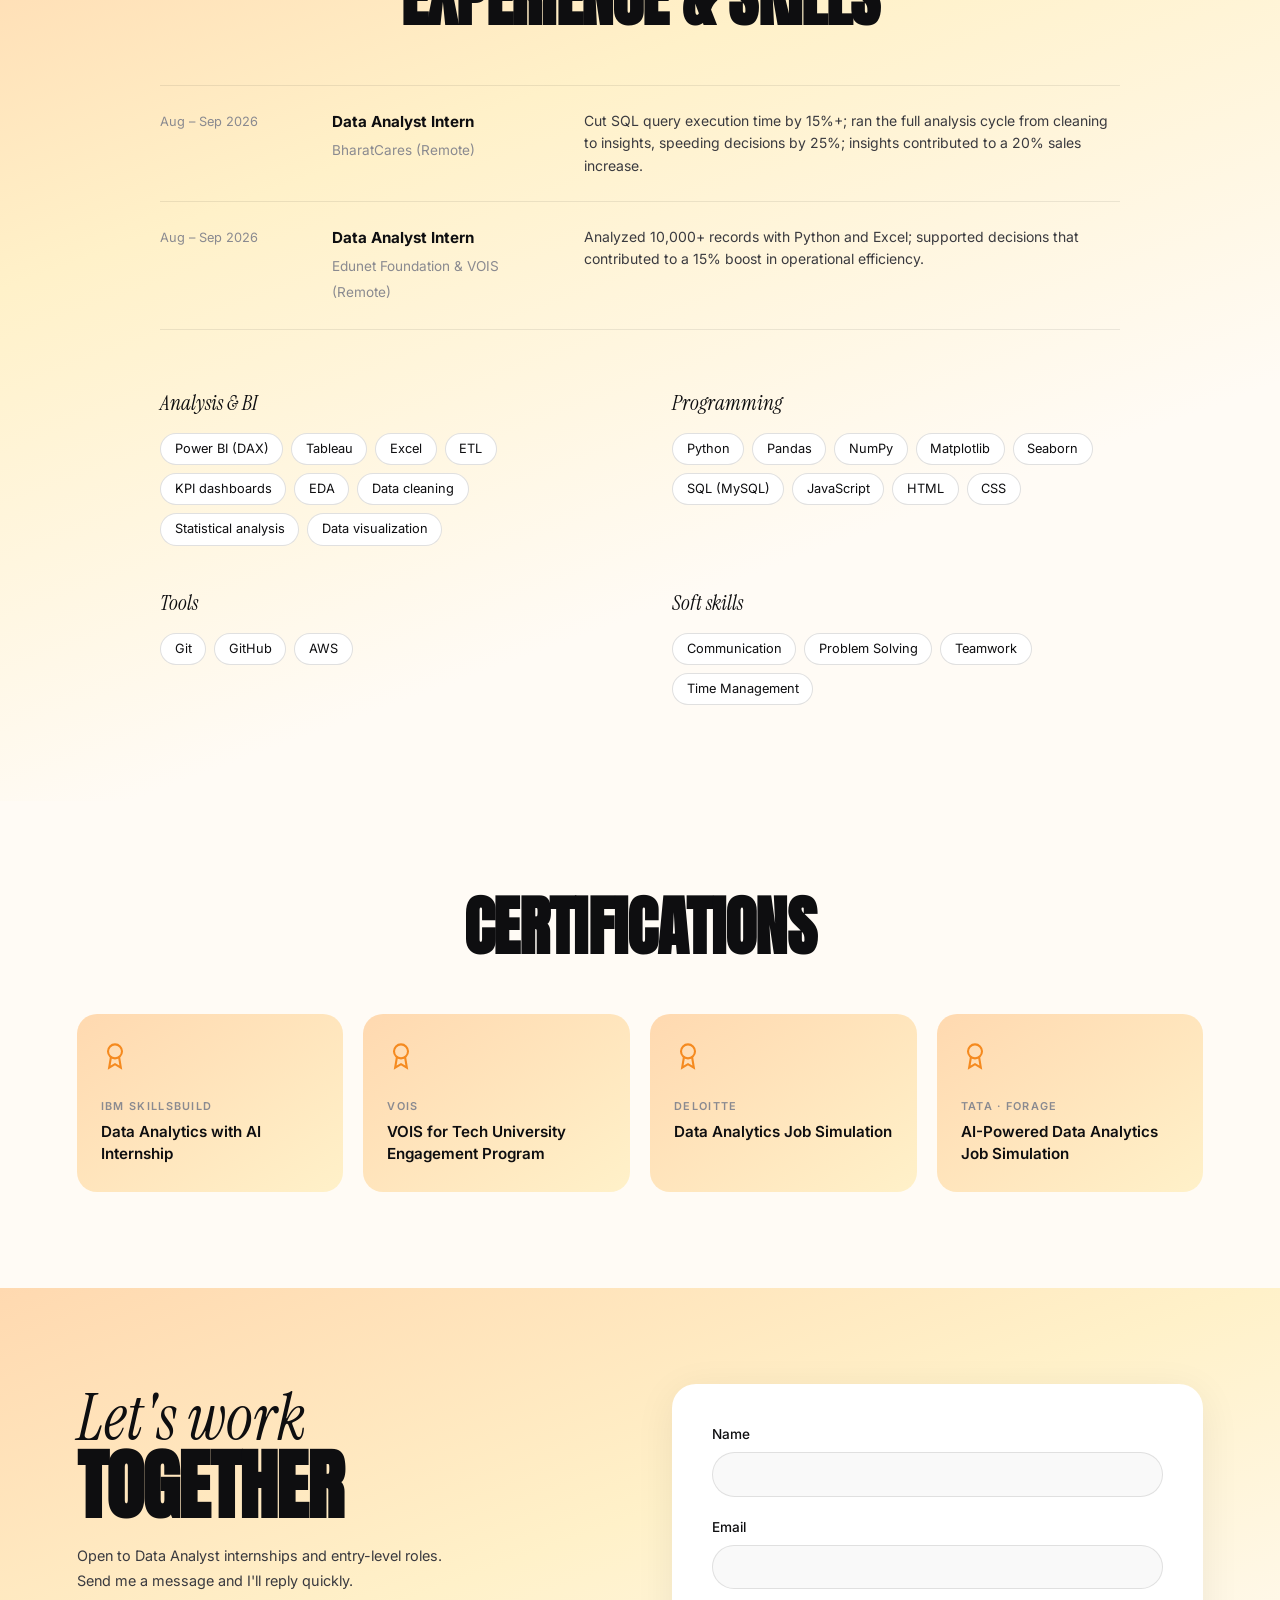
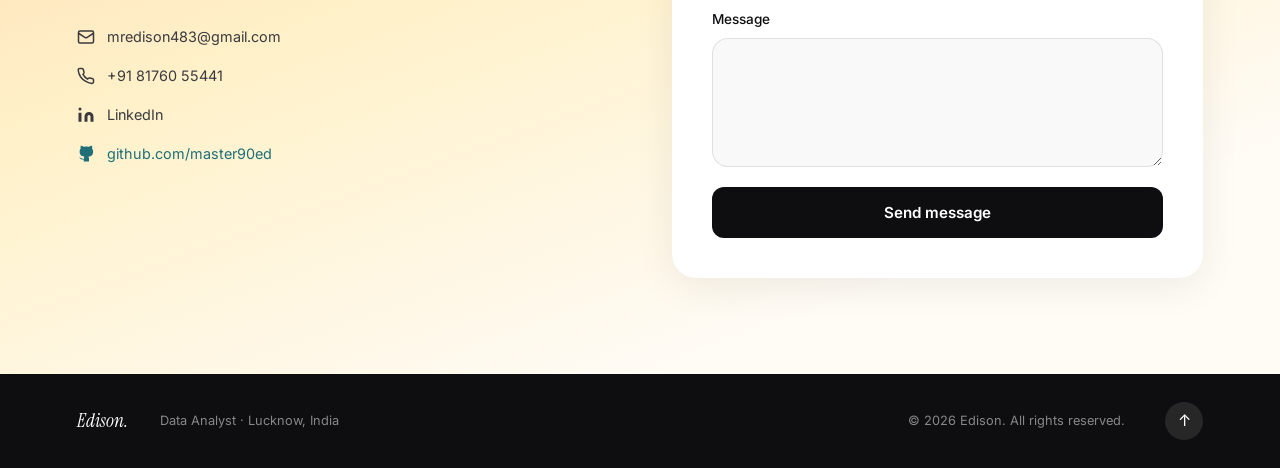
==== commit 7aa174ac: "new commit" ====
--- a/site/index.html
+++ b/site/index.html
@@ -160,7 +160,7 @@
 
         <article class="project-card reveal" onclick="window.open('zepto-dashboard.html','_blank')" style="cursor:pointer">
           <div class="project-img-wrap">
-            <img src="zepto-dashboard.png" alt="Zepto Monthly Sales Dashboard" loading="lazy" />
+            <img src="zepto-dashboard.webp" alt="Zepto Monthly Sales Dashboard" loading="lazy" />
             <div class="project-img-overlay">View Dashboard →</div>
           </div>
           <div class="project-meta">
@@ -179,7 +179,7 @@
 
         <article class="project-card reveal" onclick="window.open('agri-dashboard.html','_blank')" style="cursor:pointer">
           <div class="project-img-wrap">
-            <img src="agri-dashboard.png" alt="Seasonal Agricultural Performance Analysis" loading="lazy" />
+            <img src="agri-dashboard.webp" alt="Seasonal Agricultural Performance Analysis" loading="lazy" />
             <div class="project-img-overlay">View Dashboard →</div>
           </div>
           <div class="project-meta">
